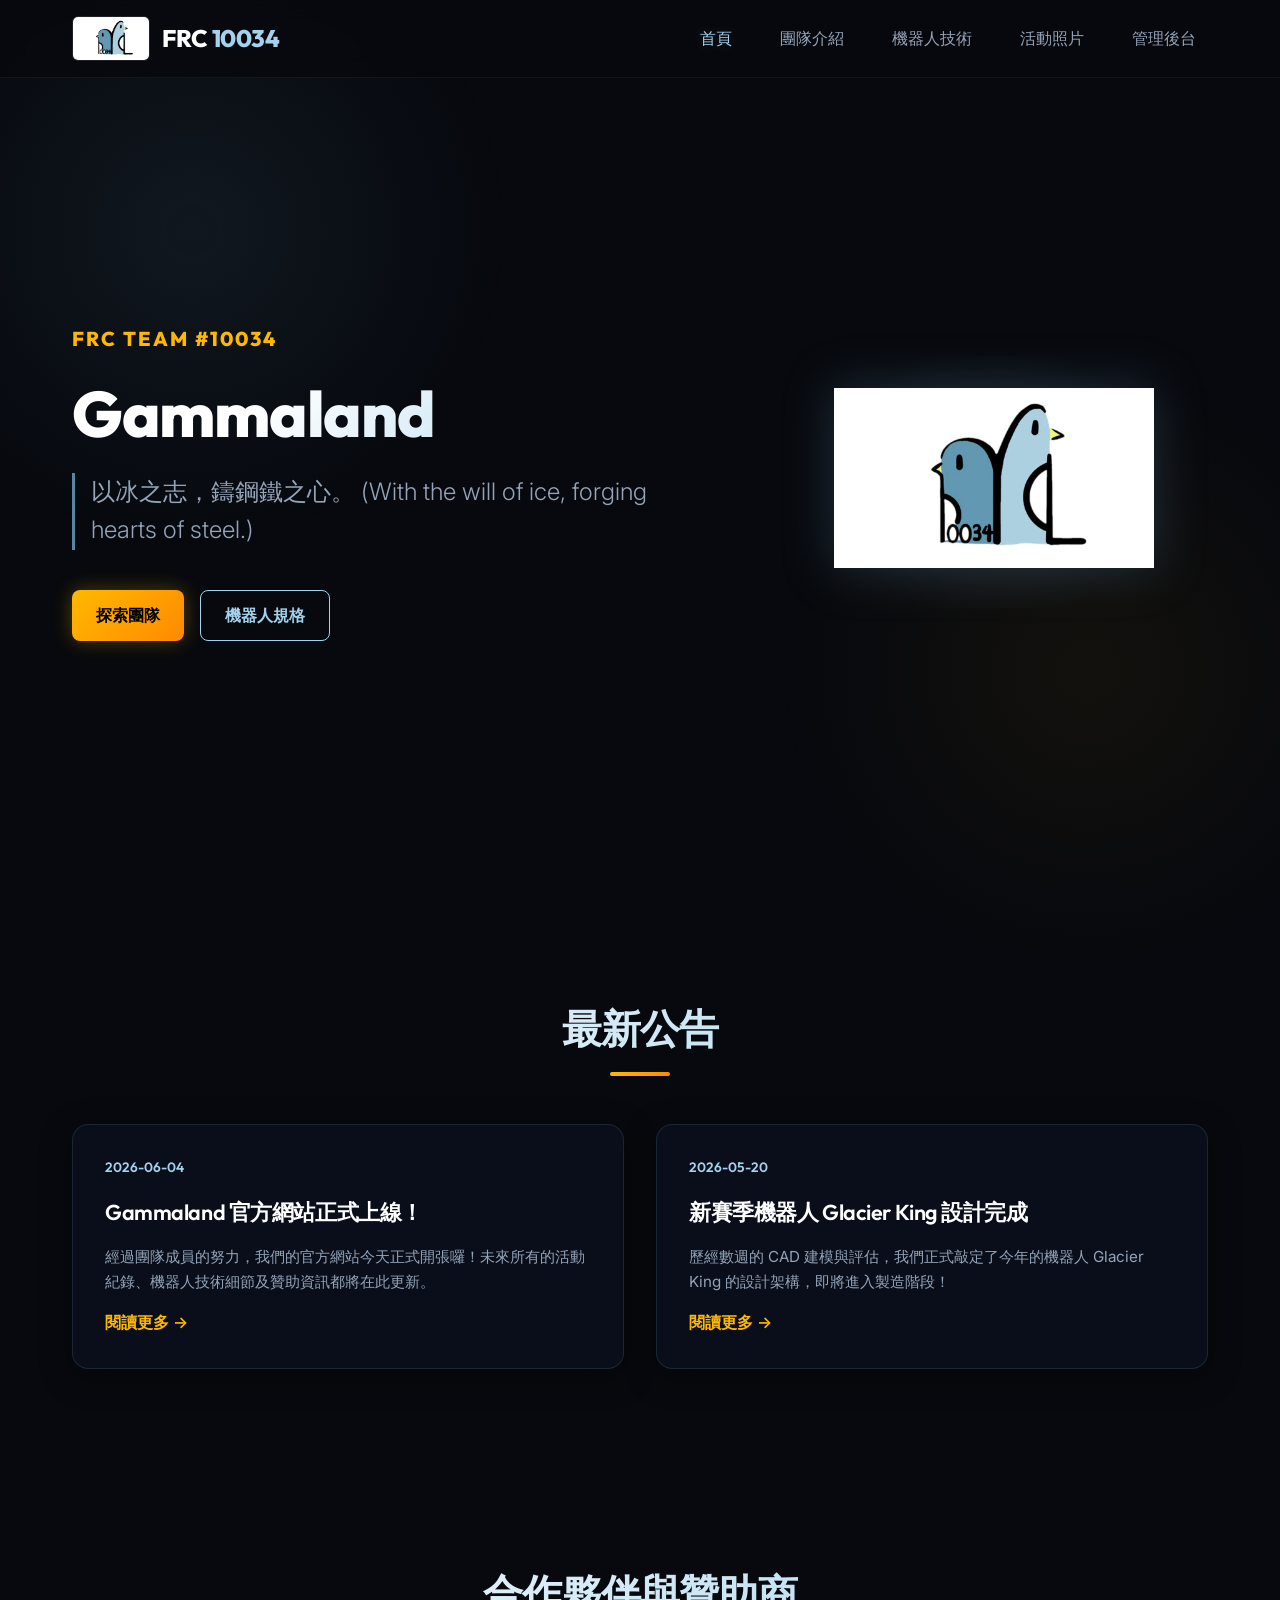
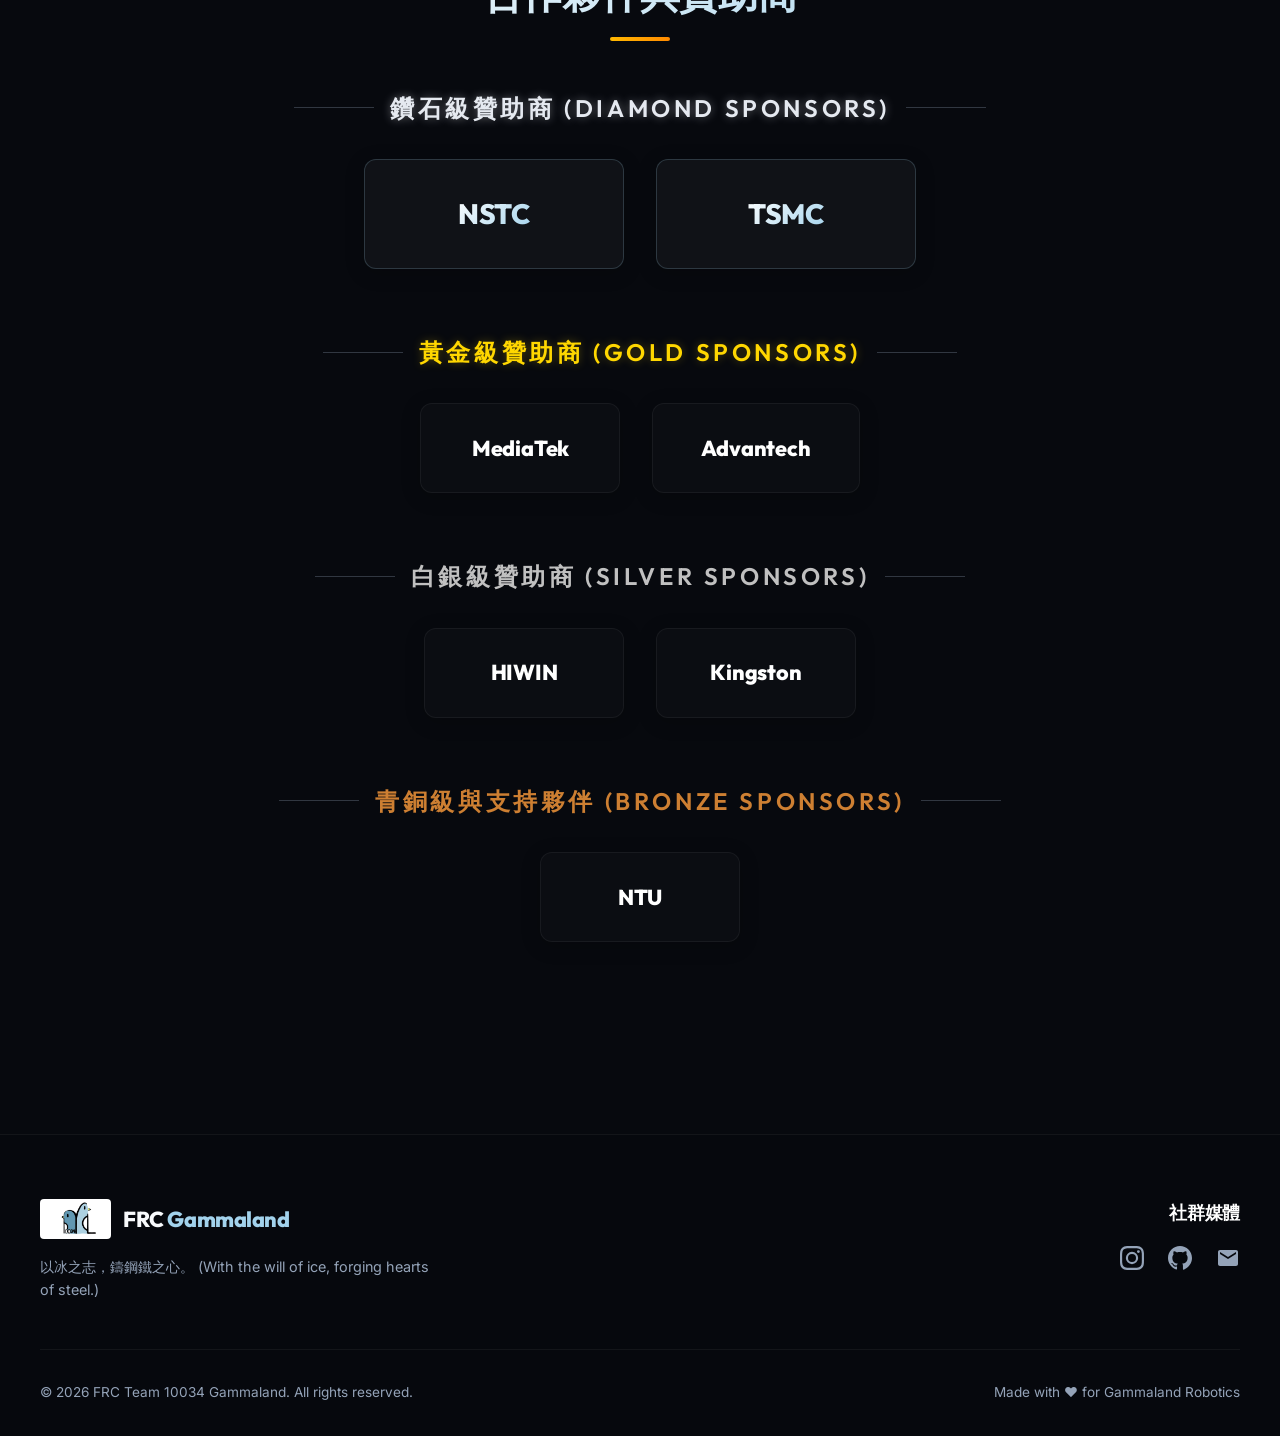
==== index.html @ bd5f00c5 "0604" ====
<!DOCTYPE html>
<html lang="zh-Hant">
<head>
  <meta charset="UTF-8">
  <meta name="viewport" content="width=device-width, initial-scale=1.0">
  <title>FRC 10034 Gammaland Robotics | 官方網站</title>
  <meta name="description" content="歡迎光臨 FRC 10034 Gammaland 機器人隊伍官方網站！在這裡，您可以了解我們的團隊歷史、歷屆機器人設計（如 Glacier King）、活動精彩照片，以及我們的合作贊助夥伴。">
  <link rel="stylesheet" href="style.css">
</head>
<body>

  <!-- Ambient Glow Effects -->
  <div class="bg-glow-1"></div>
  <div class="bg-glow-2"></div>

  <!-- Header & Navbar -->
  <header class="navbar" id="site-header">
    <div class="nav-container">
      <a href="#home" class="nav-logo-link" id="nav-logo-link">
        <img src="logo.jpg" alt="Gammaland Logo" class="nav-logo-img" id="nav-logo-img">
        <h1 class="nav-brand" id="nav-brand">FRC <span>10034</span></h1>
      </a>
      
      <button class="nav-toggle" id="nav-toggle" aria-label="切換選單">
        <span></span>
        <span></span>
        <span></span>
      </button>

      <nav>
        <ul class="nav-links" id="nav-menu">
          <li><a href="#home" class="nav-item active" id="nav-link-home">首頁</a></li>
          <li><a href="#about" class="nav-item" id="nav-link-about">團隊介紹</a></li>
          <li><a href="#robot" class="nav-item" id="nav-link-robot">機器人技術</a></li>
          <li><a href="#gallery" class="nav-item" id="nav-link-gallery">活動照片</a></li>
          <li><a href="#admin" class="nav-item" id="nav-link-admin">管理後台</a></li>
        </ul>
      </nav>
    </div>
  </header>

  <!-- Main Content Wrapper -->
  <main id="main-content">

    <!-- PAGE: HOME -->
    <section id="page-home" class="page-section">
      <!-- Hero Section -->
      <div class="hero">
        <div class="hero-grid">
          <div class="hero-content">
            <span class="hero-team-num" id="hero-team-num">FRC TEAM #10034</span>
            <h2 class="hero-title" id="hero-title">Gammaland</h2>
            <p class="hero-motto" id="hero-motto">載入中...</p>
            <div class="hero-btns">
              <a href="#about" class="btn btn-primary" id="hero-btn-about">探索團隊</a>
              <a href="#robot" class="btn btn-secondary" id="hero-btn-robot">機器人規格</a>
            </div>
          </div>
          <div class="hero-visual">
            <div class="hero-logo-container">
              <img src="logo.jpg" alt="Gammaland Logo" class="hero-logo-img">
            </div>
          </div>
        </div>
      </div>

      <!-- Latest News Section -->
      <div class="home-section">
        <h2 class="section-title">最新公告</h2>
        <div class="news-grid" id="home-news-grid">
          <!-- News cards will be dynamically inserted here -->
        </div>
      </div>

      <!-- Sponsors Section -->
      <div class="home-section">
        <h2 class="section-title">合作夥伴與贊助商</h2>
        <div class="sponsor-tiers-container" id="home-sponsors-container">
          <!-- Sponsor tiers and cards will be dynamically inserted here -->
        </div>
      </div>
    </section>


    <!-- PAGE: ABOUT -->
    <section id="page-about" class="page-section" style="display: none;">
      <div class="about-hero">
        <h2 class="section-title">關於 Gammaland</h2>
        <div class="about-intro-grid">
          <div class="glass-card">
            <p id="about-description-text" style="font-size: 1.1rem; text-align: left; text-justify: inter-word;">
              載入中...
            </p>
          </div>
          <div class="about-stat-grid">
            <div class="glass-card about-stat-card">
              <div class="about-stat-num" id="stat-founded">2024</div>
              <div class="about-stat-label">成立年份</div>
            </div>
            <div class="glass-card about-stat-card">
              <div class="about-stat-num" id="stat-members">20+</div>
              <div class="about-stat-label">團員人數</div>
            </div>
            <div class="glass-card about-stat-card">
              <div class="about-stat-num" id="stat-sponsors">5+</div>
              <div class="about-stat-label">贊助夥伴</div>
            </div>
          </div>
        </div>
      </div>

      <!-- Subteam Section -->
      <div class="home-section">
        <h2 class="section-title">團隊分組</h2>
        <div class="subteams-grid">
          <div class="glass-card subteam-card">
            <div class="subteam-icon">🛠️</div>
            <h3>機構設計組 (Mechanical)</h3>
            <p>負責機器人的實體結構設計、加工裝配與傳動系統維護。團員們需精確掌握材料特性與加工精度，確保機器人能在高強度的對抗賽中堅不可摧。</p>
          </div>
          <div class="glass-card subteam-card">
            <div class="subteam-icon">💻</div>
            <h3>軟體控制組 (Software)</h3>
            <p>編寫機器人的自主導航路徑與遙控邏輯。利用 WPILib、Java 以及視覺感測器（如 Limelight）實現機器人全自動射擊、抓取與運動規劃。</p>
          </div>
          <div class="glass-card subteam-card">
            <div class="subteam-icon">📐</div>
            <h3>CAD 3D 建模組 (CAD)</h3>
            <p>在實際加工前，使用 Onshape 或 SolidWorks 等建模軟體進行機器人整體的 3D 設計、重量配置模擬以及機構干涉審查，是團隊的研發核心。</p>
          </div>
          <div class="glass-card subteam-card">
            <div class="subteam-icon">📢</div>
            <h3>公關與推廣組 (Outreach)</h3>
            <p>經營社群平台、接洽贊助企業、規劃社區 STEAM 教育推廣活動，並負責商業企劃書與宣傳影片的製作，是隊伍與社會溝通的重要橋樑。</p>
          </div>
        </div>
      </div>

      <!-- Team Members Grid -->
      <div class="home-section">
        <h2 class="section-title">團隊成員</h2>
        <div class="team-filters-container" id="team-filters">
          <button class="filter-btn active" data-filter="all">全部成員</button>
          <button class="filter-btn" data-filter="mechanical">機構設計</button>
          <button class="filter-btn" data-filter="software">軟體控制</button>
          <button class="filter-btn" data-filter="cad">CAD 建模</button>
          <button class="filter-btn" data-filter="outreach">公關推廣</button>
          <button class="filter-btn" data-filter="mentor">指導老師 / 導師</button>
        </div>
        <div class="team-grid" id="team-members-grid">
          <!-- Member cards will be dynamically inserted here -->
        </div>
      </div>
    </section>


    <!-- PAGE: ROBOT -->
    <section id="page-robot" class="page-section" style="display: none;">
      <div class="robot-container">
        <h2 class="section-title">我們的機器人</h2>
        
        <div class="robot-grid">
          <!-- Robot Media / Actions -->
          <div class="robot-media">
            <img src="logo.jpg" alt="Glacier King" class="robot-image-main" id="robot-main-img">
            <div class="robot-links">
              <a href="#" target="_blank" class="btn btn-secondary" id="robot-cad-link">
                <svg width="20" height="20" viewBox="0 0 24 24" fill="currentColor" style="vertical-align: middle;"><path d="M12 2L2 7l10 5 10-5-10-5zM2 17l10 5 10-5M2 12l10 5 10-5"/></svg>
                瀏覽 3D CAD 模型
              </a>
              <a href="#" target="_blank" class="btn btn-primary" id="robot-code-link">
                <svg width="20" height="20" viewBox="0 0 24 24" fill="currentColor" style="vertical-align: middle;"><path d="M12 .3a12 12 0 0 0-3.8 23.4c.6.1.8-.3.8-.6v-2c-3.3.7-4-1.6-4-1.6-.6-1.5-1.4-1.9-1.4-1.9-1.1-.7.1-.7.1-.7 1.2.1 1.8 1.2 1.8 1.2 1.1 1.8 2.8 1.3 3.5 1 .1-.8.4-1.3.8-1.6-2.7-.3-5.5-1.3-5.5-6 0-1.3.5-2.4 1.3-3.2-.1-.3-.6-1.6.1-3.2 0 0 1-.3 3.3 1.2a11.5 11.5 0 0 1 6 0C18.3 1 19.3 1.2 19.3 1.2c.7 1.6.2 2.9.1 3.2.8.8 1.3 1.9 1.3 3.2 0 4.6-2.8 5.6-5.5 5.9.4.4.8 1.1.8 2.2v3.3c0 .3.2.7.8.6A12 12 0 0 0 12 .3"/></svg>
                機器人控制代碼
              </a>
            </div>
          </div>
          
          <!-- Robot Technical Specifications -->
          <div class="robot-info glass-card">
            <div class="robot-header">
              <span class="robot-year-badge" id="robot-spec-year">2026</span>
              <h3 class="robot-name" id="robot-spec-name">載入中...</h3>
            </div>
            <p class="robot-desc" id="robot-spec-desc">
              載入中...
            </p>
            
            <div class="robot-specs-table" id="robot-specs-list">
              <!-- Spec rows will be dynamically inserted here -->
            </div>
          </div>
        </div>
      </div>
    </section>


    <!-- PAGE: GALLERY -->
    <section id="page-gallery" class="page-section" style="display: none;">
      <div class="gallery-container">
        <h2 class="section-title">活動精彩照片</h2>
        <div class="gallery-grid" id="gallery-items-grid">
          <!-- Gallery photos will be dynamically inserted here -->
        </div>
      </div>
    </section>


    <!-- PAGE: ADMIN -->
    <section id="page-admin" class="page-section" style="display: none;">
      <div class="admin-container">
        <div class="admin-header-flex">
          <div>
            <h2 class="section-title" style="text-align: left; margin-bottom: 0.5rem; display: inline-block;">後台管理系統</h2>
            <p style="color: var(--text-muted);">在此處編輯網站內容，修改將即時套用在瀏覽器中。</p>
          </div>
          <div class="admin-actions">
            <button class="btn btn-secondary" id="admin-export-btn">
              ⬇️ 匯出資料檔案 (data.js)
            </button>
            <button class="btn btn-danger btn-small" id="admin-reset-btn" style="margin-left: 0.5rem;">
              ⚠️ 重設為預設資料
            </button>
          </div>
        </div>

        <!-- Management Navigation Tabs -->
        <div class="admin-tabs" id="admin-tabs">
          <button class="admin-tab-btn active" data-tab="info">基本資訊</button>
          <button class="admin-tab-btn" data-tab="sponsors">贊助商管理</button>
          <button class="admin-tab-btn" data-tab="news">消息公告</button>
          <button class="admin-tab-btn" data-tab="team">團員管理</button>
          <button class="admin-tab-btn" data-tab="robot">機器人規格</button>
          <button class="admin-tab-btn" data-tab="gallery">照片牆管理</button>
        </div>

        <!-- TAB CONTENT: Basic Info -->
        <div class="admin-tab-panel glass-card" id="panel-info">
          <h3>編輯團隊基本資訊</h3>
          <hr style="border: none; border-top: 1px solid rgba(255,255,255,0.08); margin: 1.5rem 0;">
          <form id="form-team-info">
            <div class="form-group">
              <label for="info-name">隊伍名稱</label>
              <input type="text" id="info-name" class="form-control" required>
            </div>
            <div class="form-group">
              <label for="info-number">隊伍編號</label>
              <input type="text" id="info-number" class="form-control" required>
            </div>
            <div class="form-group">
              <label for="info-motto">隊伍精神隊呼 (Motto)</label>
              <input type="text" id="info-motto" class="form-control" required>
            </div>
            <div class="form-group">
              <label for="info-founded">成立年份</label>
              <input type="text" id="info-founded" class="form-control" required>
            </div>
            <div class="form-group">
              <label for="info-about">團隊詳細介紹</label>
              <textarea id="info-about" class="form-control" required></textarea>
            </div>
            <div class="form-group">
              <label for="info-instagram">Instagram 連結</label>
              <input type="url" id="info-instagram" class="form-control">
            </div>
            <div class="form-group">
              <label for="info-github">GitHub 組織連結</label>
              <input type="url" id="info-github" class="form-control">
            </div>
            <div class="form-group">
              <label for="info-email">聯絡信箱 (Email)</label>
              <input type="email" id="info-email" class="form-control">
            </div>
            <button type="submit" class="btn btn-primary" style="margin-top: 1rem;">儲存基本資訊</button>
          </form>
        </div>

        <!-- TAB CONTENT: Sponsors -->
        <div class="admin-tab-panel" id="panel-sponsors" style="display: none;">
          <div class="admin-header-flex" style="margin-bottom: 2rem;">
            <h3>贊助商名單</h3>
            <button class="btn btn-primary btn-small" id="admin-add-sponsor-btn">+ 新增贊助商</button>
          </div>
          <div class="admin-list glass-card" id="admin-sponsors-list">
            <!-- Dynamic sponsor items -->
          </div>
        </div>

        <!-- TAB CONTENT: News -->
        <div class="admin-tab-panel" id="panel-news" style="display: none;">
          <div class="admin-header-flex" style="margin-bottom: 2rem;">
            <h3>最新公告</h3>
            <button class="btn btn-primary btn-small" id="admin-add-news-btn">+ 發布新公告</button>
          </div>
          <div class="admin-list glass-card" id="admin-news-list">
            <!-- Dynamic news items -->
          </div>
        </div>

        <!-- TAB CONTENT: Team Members -->
        <div class="admin-tab-panel" id="panel-team" style="display: none;">
          <div class="admin-header-flex" style="margin-bottom: 2rem;">
            <h3>成員與導師名冊</h3>
            <button class="btn btn-primary btn-small" id="admin-add-member-btn">+ 新增成員/導師</button>
          </div>
          <div class="admin-list glass-card" id="admin-members-list">
            <!-- Dynamic member items -->
          </div>
        </div>

        <!-- TAB CONTENT: Robot Specs -->
        <div class="admin-tab-panel glass-card" id="panel-robot" style="display: none;">
          <h3>編輯機器人規格諸元</h3>
          <hr style="border: none; border-top: 1px solid rgba(255,255,255,0.08); margin: 1.5rem 0;">
          <form id="form-robot-specs">
            <div class="form-group">
              <label for="robot-name-input">機器人名稱</label>
              <input type="text" id="robot-name-input" class="form-control" required>
            </div>
            <div class="form-group">
              <label for="robot-year-input">賽季年份</label>
              <input type="text" id="robot-year-input" class="form-control" required>
            </div>
            <div class="form-group">
              <label for="robot-cad-input">CAD 模型分享連結</label>
              <input type="url" id="robot-cad-input" class="form-control">
            </div>
            <div class="form-group">
              <label for="robot-code-input">GitHub 程式庫連結</label>
              <input type="url" id="robot-code-input" class="form-control">
            </div>
            <div class="form-group">
              <label for="robot-desc-input">機器人整體設計介紹</label>
              <textarea id="robot-desc-input" class="form-control" required></textarea>
            </div>
            
            <h4 style="margin: 2rem 0 1rem; color: var(--penguin-sky);">詳細技術諸元 (六個規格行)</h4>
            <div id="robot-specs-fields-container">
              <!-- Six specs fields generated dynamically -->
            </div>
            
            <button type="submit" class="btn btn-primary" style="margin-top: 1.5rem;">儲存機器人規格</button>
          </form>
        </div>

        <!-- TAB CONTENT: Gallery Photos -->
        <div class="admin-tab-panel" id="panel-gallery" style="display: none;">
          <div class="admin-header-flex" style="margin-bottom: 2rem;">
            <h3>相簿照片管理</h3>
            <button class="btn btn-primary btn-small" id="admin-add-photo-btn">+ 新增活動照片</button>
          </div>
          <div class="admin-list glass-card" id="admin-gallery-list">
            <!-- Dynamic photo items -->
          </div>
        </div>

      </div>
    </section>

  </main>

  <!-- Photo Lightbox Modal -->
  <div class="lightbox" id="lightbox-modal">
    <div class="lightbox-content">
      <button class="lightbox-close" id="lightbox-close-btn">&times;</button>
      <div class="lightbox-image-wrapper">
        <!-- SVG image placeholder in glassmorphic overlay for local mode -->
        <div class="lightbox-image-placeholder">
          <svg viewBox="0 0 24 24">
            <path d="M21 19V5c0-1.1-.9-2-2-2H5c-1.1 0-2 .9-2 2v14c0 1.1.9 2 2 2h14c1.1 0-2-.9-2-2zM8.5 13.5l2.5 3.01L14.5 12l4.5 6H5l3.5-4.5z"/>
          </svg>
          <span style="font-family: var(--font-title);">照片展示區域 (發布後替換為實際圖片)</span>
        </div>
      </div>
      <div class="lightbox-details">
        <h3 class="lightbox-title" id="lightbox-title-text">活動照片名稱</h3>
        <p class="lightbox-desc" id="lightbox-desc-text">活動相片敘述細節</p>
      </div>
    </div>
  </div>

  <!-- CRUD Editing Overlay Modal -->
  <div class="modal" id="admin-editor-modal">
    <div class="glass-card modal-content">
      <div class="modal-header">
        <h3 id="modal-title">新增/編輯項目</h3>
        <button class="lightbox-close" id="modal-close-btn" style="position: static; font-size: 1.5rem;">&times;</button>
      </div>
      <form id="admin-editor-form">
        <!-- Dynamically injected input elements depending on item type -->
        <div id="modal-form-fields"></div>
        <div class="form-actions">
          <button type="button" class="btn btn-secondary btn-small" id="modal-cancel-btn">取消</button>
          <button type="submit" class="btn btn-primary btn-small" id="modal-save-btn">儲存變更</button>
        </div>
      </form>
    </div>
  </div>

  <!-- Success Notification Toast -->
  <div class="toast" id="toast-notify">
    <span class="toast-success-icon">✓</span>
    <span id="toast-message">操作成功！</span>
  </div>

  <!-- Footer -->
  <footer class="footer">
    <div class="footer-container">
      <div class="footer-top">
        <div class="footer-about">
          <div class="footer-logo-flex">
            <img src="logo.jpg" alt="Gammaland Logo" class="footer-logo-img">
            <h3 class="footer-brand">FRC <span>Gammaland</span></h3>
          </div>
          <p class="footer-motto" id="footer-motto-text">載入中...</p>
        </div>
        <div class="footer-links-col">
          <h4 class="footer-links-title">社群媒體</h4>
          <div class="social-links-flex">
            <a href="#" target="_blank" class="social-link" id="footer-social-instagram" aria-label="Instagram">
              <svg width="24" height="24" viewBox="0 0 24 24" fill="currentColor"><path d="M12 2.163c3.204 0 3.584.012 4.85.07 3.252.148 4.771 1.691 4.919 4.919.058 1.265.069 1.645.069 4.849 0 3.205-.012 3.584-.069 4.849-.149 3.225-1.664 4.771-4.919 4.919-1.266.058-1.644.07-4.85.07-3.204 0-3.584-.012-4.849-.07-3.26-.149-4.771-1.699-4.919-4.92-.058-1.265-.07-1.644-.07-4.849 0-3.204.013-3.583.07-4.849.149-3.227 1.664-4.771 4.919-4.919 1.266-.057 1.645-.069 4.849-.069zM12 0C8.741 0 8.333.014 7.053.072 2.695.272.273 2.69.073 7.051.014 8.333 0 8.741 0 12c0 3.259.014 3.668.072 4.948.2 4.358 2.618 6.78 6.98 6.98 1.281.058 1.689.072 4.948.072 3.259 0 3.668-.014 4.948-.072 4.354-.2 6.782-2.618 6.979-6.98.059-1.28.073-1.689.073-4.948 0-3.259-.014-3.667-.072-4.947-.196-4.354-2.617-6.78-6.979-6.98C15.668.014 15.259 0 12 0zm0 5.838a6.162 6.162 0 1 0 0 12.324 6.162 6.162 0 0 0 0-12.324zM12 16a4 4 0 1 1 0-8 4 4 0 0 1 0 8zm6.406-11.845a1.44 1.44 0 1 0 0 2.881 1.44 1.44 0 0 0 0-2.881z"/></svg>
            </a>
            <a href="#" target="_blank" class="social-link" id="footer-social-github" aria-label="GitHub">
              <svg width="24" height="24" viewBox="0 0 24 24" fill="currentColor"><path d="M12 0C5.37 0 0 5.37 0 12c0 5.3 3.438 9.8 8.205 11.385.6.11.82-.26.82-.577v-2.234c-3.338.724-4.042-1.61-4.042-1.61C4.422 18.07 3.633 17.7 3.633 17.7c-1.087-.744.084-.729.084-.729 1.205.084 1.838 1.236 1.838 1.236 1.07 1.835 2.809 1.305 3.495.998.108-.776.417-1.305.76-1.605-2.665-.3-5.466-1.332-5.466-5.93 0-1.31.465-2.38 1.235-3.22-.135-.303-.54-1.523.105-3.176 0 0 1.005-.322 3.3 1.23.96-.267 1.98-.399 3-.405 1.02.006 2.04.138 3 .405 2.28-1.552 3.285-1.23 3.285-1.23.645 1.653.24 2.873.12 3.176.765.84 1.23 1.91 1.23 3.22 0 4.61-2.805 5.625-5.475 5.92.42.36.81 1.096.81 2.22v3.293c0 .319.22.694.825.576C20.565 21.795 24 17.3 24 12c0-6.63-5.37-12-12-12z"/></svg>
            </a>
            <a href="#" target="_blank" class="social-link" id="footer-social-email" aria-label="Email">
              <svg width="24" height="24" viewBox="0 0 24 24" fill="currentColor"><path d="M20 4H4c-1.1 0-1.99.9-1.99 2L2 18c0 1.1.9 2 2 2h16c1.1 0 2-.9 2-2V6c0-1.1-.9-2-2-2zm0 4l-8 5-8-5V6l8 5 8-5v2z"/></svg>
            </a>
          </div>
        </div>
      </div>
      <div class="footer-bottom">
        <div id="footer-copyright">&copy; 2026 FRC Team 10034 Gammaland. All rights reserved.</div>
        <div>Made with ❤️ for Gammaland Robotics</div>
      </div>
    </div>
  </footer>

  <!-- Scripts -->
  <script src="data.js"></script>
  <script src="app.js"></script>
  <script src="admin.js"></script>
</body>
</html>
---- style.css ----
/* FRC 10034 Gammaland - Custom Styling */
@import url('https://fonts.googleapis.com/css2?family=Outfit:wght@300;400;600;800&family=Inter:wght@300;400;500;700&display=swap');

:root {
  --bg-core: #07090e;
  --bg-card: rgba(15, 23, 42, 0.45);
  --bg-card-hover: rgba(15, 23, 42, 0.7);
  --bg-navbar: rgba(7, 9, 14, 0.75);
  --text-main: #f8fafc;
  --text-muted: #94a3b8;
  
  /* Color theme inspired by Penguin Logo */
  --penguin-slate: #5885a2;
  --penguin-sky: #a2d2ec;
  --beak-yellow: #ffb800;
  --beak-orange: #ff8a00;
  
  --border-glow: rgba(162, 210, 236, 0.12);
  --border-glow-hover: rgba(162, 210, 236, 0.35);
  --accent-glow: rgba(255, 184, 0, 0.25);
  
  --font-title: 'Outfit', sans-serif;
  --font-body: 'Inter', sans-serif;
  
  --transition-smooth: all 0.3s cubic-bezier(0.4, 0, 0.2, 1);
  --shadow-glow: 0 8px 32px 0 rgba(0, 0, 0, 0.37);
  --shadow-neon: 0 0 15px rgba(162, 210, 236, 0.2);
  --shadow-beak: 0 0 20px rgba(255, 184, 0, 0.3);
}

* {
  box-sizing: border-box;
  margin: 0;
  padding: 0;
  scroll-behavior: smooth;
}

body {
  background-color: var(--bg-core);
  color: var(--text-main);
  font-family: var(--font-body);
  overflow-x: hidden;
  line-height: 1.6;
}

/* Background Ambient Lights */
.bg-glow-1 {
  position: fixed;
  top: -10%;
  left: -10%;
  width: 50vw;
  height: 50vw;
  background: radial-gradient(circle, rgba(88, 133, 162, 0.12) 0%, rgba(0,0,0,0) 70%);
  z-index: -1;
  pointer-events: none;
}

.bg-glow-2 {
  position: fixed;
  bottom: -10%;
  right: -10%;
  width: 50vw;
  height: 50vw;
  background: radial-gradient(circle, rgba(255, 184, 0, 0.05) 0%, rgba(0,0,0,0) 70%);
  z-index: -1;
  pointer-events: none;
}

/* Typography & Layout */
h1, h2, h3, h4, h5, h6 {
  font-family: var(--font-title);
  font-weight: 600;
  letter-spacing: -0.02em;
}

.section-title {
  font-size: 2.5rem;
  text-align: center;
  margin-bottom: 3rem;
  background: linear-gradient(135deg, #ffffff 0%, var(--penguin-sky) 100%);
  -webkit-background-clip: text;
  -webkit-text-fill-color: transparent;
  position: relative;
}

.section-title::after {
  content: '';
  display: block;
  width: 60px;
  height: 4px;
  background: linear-gradient(90deg, var(--beak-yellow), var(--beak-orange));
  margin: 0.75rem auto 0;
  border-radius: 2px;
}

/* Glassmorphism Card Utility */
.glass-card {
  background: var(--bg-card);
  backdrop-filter: blur(16px);
  -webkit-backdrop-filter: blur(16px);
  border: 1px solid var(--border-glow);
  border-radius: 16px;
  padding: 2rem;
  box-shadow: var(--shadow-glow);
  transition: var(--transition-smooth);
}

.glass-card:hover {
  background: var(--bg-card-hover);
  border-color: var(--border-glow-hover);
  transform: translateY(-5px);
  box-shadow: var(--shadow-glow), var(--shadow-neon);
}

/* Custom Button */
.btn {
  display: inline-flex;
  align-items: center;
  justify-content: center;
  padding: 0.75rem 1.5rem;
  font-family: var(--font-title);
  font-weight: 600;
  font-size: 1rem;
  border-radius: 8px;
  cursor: pointer;
  transition: var(--transition-smooth);
  text-decoration: none;
  gap: 0.5rem;
}

.btn-primary {
  background: linear-gradient(135deg, var(--beak-yellow) 0%, var(--beak-orange) 100%);
  color: #000000;
  border: none;
  box-shadow: var(--shadow-beak);
}

.btn-primary:hover {
  transform: translateY(-2px);
  box-shadow: 0 0 25px rgba(255, 184, 0, 0.5);
}

.btn-secondary {
  background: transparent;
  color: var(--penguin-sky);
  border: 1px solid var(--penguin-sky);
}

.btn-secondary:hover {
  background: rgba(162, 210, 236, 0.1);
  transform: translateY(-2px);
  box-shadow: var(--shadow-neon);
}

/* Navbar */
.navbar {
  position: fixed;
  top: 0;
  left: 0;
  width: 100%;
  background: var(--bg-navbar);
  backdrop-filter: blur(12px);
  -webkit-backdrop-filter: blur(12px);
  border-bottom: 1px solid rgba(255, 255, 255, 0.05);
  z-index: 100;
  transition: var(--transition-smooth);
}

.navbar.scrolled {
  padding: 0.5rem 0;
  background: rgba(7, 9, 14, 0.95);
}

.nav-container {
  max-width: 1200px;
  margin: 0 auto;
  padding: 1rem 2rem;
  display: flex;
  justify-content: space-between;
  align-items: center;
}

.nav-logo-link {
  display: flex;
  align-items: center;
  gap: 0.75rem;
  text-decoration: none;
}

.nav-logo-img {
  height: 45px;
  width: auto;
  border-radius: 6px;
  border: 1px solid rgba(255, 255, 255, 0.1);
  transition: var(--transition-smooth);
}

.nav-logo-link:hover .nav-logo-img {
  transform: scale(1.05) rotate(-2deg);
}

.nav-brand {
  font-family: var(--font-title);
  font-weight: 800;
  font-size: 1.5rem;
  color: #fff;
}

.nav-brand span {
  color: var(--penguin-sky);
}

.nav-links {
  display: flex;
  list-style: none;
  gap: 1.5rem;
  align-items: center;
}

.nav-links a {
  text-decoration: none;
  color: var(--text-muted);
  font-family: var(--font-title);
  font-weight: 500;
  font-size: 1rem;
  padding: 0.5rem 0.75rem;
  transition: var(--transition-smooth);
}

.nav-links a:hover,
.nav-links a.active {
  color: var(--penguin-sky);
  text-shadow: var(--shadow-neon);
}

/* Mobile Nav Toggle */
.nav-toggle {
  display: none;
  flex-direction: column;
  gap: 5px;
  background: none;
  border: none;
  cursor: pointer;
}

.nav-toggle span {
  display: block;
  width: 25px;
  height: 3px;
  background-color: var(--text-main);
  border-radius: 2px;
  transition: var(--transition-smooth);
}

/* Hero Section */
.hero {
  min-height: 100vh;
  display: flex;
  align-items: center;
  padding: 8rem 2rem 4rem;
  position: relative;
  max-width: 1200px;
  margin: 0 auto;
}

.hero-grid {
  display: grid;
  grid-template-columns: 1.2fr 0.8fr;
  gap: 4rem;
  align-items: center;
  width: 100%;
}

.hero-content {
  display: flex;
  flex-direction: column;
  gap: 1.5rem;
}

.hero-team-num {
  font-family: var(--font-title);
  font-weight: 800;
  color: var(--beak-yellow);
  font-size: 1.25rem;
  letter-spacing: 0.1em;
  text-transform: uppercase;
}

.hero-title {
  font-size: 4rem;
  font-weight: 800;
  line-height: 1.1;
  background: linear-gradient(135deg, #ffffff 30%, var(--penguin-sky) 100%);
  -webkit-background-clip: text;
  -webkit-text-fill-color: transparent;
}

.hero-motto {
  font-size: 1.5rem;
  color: var(--text-muted);
  font-weight: 300;
  border-left: 3px solid var(--penguin-slate);
  padding-left: 1rem;
}

.hero-btns {
  display: flex;
  gap: 1rem;
  margin-top: 1rem;
}

.hero-visual {
  display: flex;
  justify-content: center;
  align-items: center;
  position: relative;
}

.hero-logo-container {
  position: relative;
  padding: 2rem;
  background: radial-gradient(circle, rgba(162, 210, 236, 0.08) 0%, rgba(0,0,0,0) 70%);
}

.hero-logo-img {
  width: 100%;
  max-width: 320px;
  height: auto;
  filter: drop-shadow(0 0 25px rgba(88, 133, 162, 0.3));
  animation: float 6s ease-in-out infinite;
}

@keyframes float {
  0% { transform: translateY(0px); }
  50% { transform: translateY(-15px); }
  100% { transform: translateY(0px); }
}

/* Home Section Styles */
.home-section {
  padding: 6rem 2rem;
  max-width: 1200px;
  margin: 0 auto;
}

/* News List */
.news-grid {
  display: grid;
  grid-template-columns: repeat(auto-fit, minmax(350px, 1fr));
  gap: 2rem;
}

.news-card {
  display: flex;
  flex-direction: column;
  gap: 1rem;
  height: 100%;
}

.news-date {
  font-size: 0.85rem;
  color: var(--penguin-sky);
  font-family: var(--font-title);
  font-weight: 600;
}

.news-card h3 {
  font-size: 1.35rem;
  color: #fff;
}

.news-card p {
  color: var(--text-muted);
  font-size: 0.95rem;
  flex-grow: 1;
}

.news-more-btn {
  align-self: flex-start;
  color: var(--beak-yellow);
  text-decoration: none;
  font-weight: 600;
  display: flex;
  align-items: center;
  gap: 0.25rem;
  transition: var(--transition-smooth);
}

.news-more-btn:hover {
  color: var(--beak-orange);
  transform: translateX(3px);
}

/* Sponsors List Grid */
.sponsor-tiers-container {
  display: flex;
  flex-direction: column;
  gap: 4rem;
}

.sponsor-tier-section {
  text-align: center;
}

.sponsor-tier-title {
  font-family: var(--font-title);
  font-size: 1.5rem;
  text-transform: uppercase;
  letter-spacing: 0.15em;
  margin-bottom: 2rem;
  display: flex;
  align-items: center;
  justify-content: center;
  gap: 1rem;
}

.sponsor-tier-title::before,
.sponsor-tier-title::after {
  content: '';
  height: 1px;
  width: 80px;
  background-color: var(--text-muted);
  opacity: 0.3;
}

/* Specific Tier Colors */
.tier-diamond .sponsor-tier-title { color: #E5E9F0; text-shadow: 0 0 10px rgba(229, 233, 240, 0.4); }
.tier-gold .sponsor-tier-title { color: #FFD700; text-shadow: 0 0 10px rgba(255, 215, 0, 0.3); }
.tier-silver .sponsor-tier-title { color: #C0C0C0; }
.tier-bronze .sponsor-tier-title { color: #CD7F32; }

.sponsors-grid {
  display: flex;
  flex-wrap: wrap;
  justify-content: center;
  gap: 2rem;
}

.sponsor-card {
  padding: 1.5rem 3rem;
  border-radius: 12px;
  display: flex;
  align-items: center;
  justify-content: center;
  min-width: 200px;
  height: 90px;
  background: rgba(255, 255, 255, 0.02);
  border: 1px solid rgba(255, 255, 255, 0.05);
  box-shadow: 0 4px 20px rgba(0,0,0,0.2);
  transition: var(--transition-smooth);
  text-decoration: none;
}

.sponsor-card:hover {
  transform: scale(1.05);
  background: rgba(255, 255, 255, 0.05);
  border-color: rgba(255, 255, 255, 0.15);
}

.tier-diamond .sponsor-card {
  min-width: 260px;
  height: 110px;
  background: rgba(255, 255, 255, 0.04);
  border-color: rgba(162, 210, 236, 0.2);
}

.tier-diamond .sponsor-card:hover {
  border-color: var(--penguin-sky);
  box-shadow: var(--shadow-neon);
}

.sponsor-logo-text {
  font-family: var(--font-title);
  font-weight: 800;
  font-size: 1.35rem;
  color: #fff;
  letter-spacing: -0.01em;
}

.tier-diamond .sponsor-logo-text {
  font-size: 1.75rem;
  background: linear-gradient(135deg, #fff, var(--penguin-sky));
  -webkit-background-clip: text;
  -webkit-text-fill-color: transparent;
}

/* About/Team Page Styles */
.about-hero {
  padding: 8rem 2rem 4rem;
  max-width: 1200px;
  margin: 0 auto;
  text-align: center;
}

.about-intro-grid {
  display: grid;
  grid-template-columns: 1fr 1fr;
  gap: 4rem;
  align-items: center;
  margin-top: 3rem;
}

.about-stat-grid {
  display: grid;
  grid-template-columns: repeat(3, 1fr);
  gap: 1.5rem;
}

.about-stat-card {
  text-align: center;
}

.about-stat-num {
  font-size: 3rem;
  font-weight: 800;
  color: var(--penguin-sky);
  font-family: var(--font-title);
}

.about-stat-label {
  font-size: 0.9rem;
  color: var(--text-muted);
}

/* Subteams Grid */
.subteams-grid {
  display: grid;
  grid-template-columns: repeat(auto-fit, minmax(280px, 1fr));
  gap: 2rem;
  margin-top: 3rem;
}

.subteam-card {
  display: flex;
  flex-direction: column;
  gap: 1rem;
}

.subteam-icon {
  width: 50px;
  height: 50px;
  border-radius: 12px;
  background: rgba(162, 210, 236, 0.1);
  display: flex;
  align-items: center;
  justify-content: center;
  color: var(--penguin-sky);
  font-size: 1.5rem;
  margin-bottom: 0.5rem;
}

/* Team Filters & Grid */
.team-filters-container {
  display: flex;
  justify-content: center;
  gap: 1rem;
  margin: 3rem 0 2rem;
  flex-wrap: wrap;
}

.filter-btn {
  padding: 0.5rem 1.25rem;
  background: rgba(255,255,255,0.03);
  border: 1px solid rgba(255,255,255,0.08);
  border-radius: 30px;
  color: var(--text-muted);
  cursor: pointer;
  transition: var(--transition-smooth);
  font-family: var(--font-title);
  font-weight: 500;
}

.filter-btn:hover,
.filter-btn.active {
  background: var(--penguin-slate);
  border-color: var(--penguin-sky);
  color: #fff;
  box-shadow: var(--shadow-neon);
}

.team-grid {
  display: grid;
  grid-template-columns: repeat(auto-fill, minmax(250px, 1fr));
  gap: 2rem;
}

.team-member-card {
  display: flex;
  flex-direction: column;
  align-items: center;
  text-align: center;
  padding: 2.5rem 1.5rem 1.5rem;
  position: relative;
}

.member-avatar-wrapper {
  width: 110px;
  height: 110px;
  border-radius: 50%;
  margin-bottom: 1.5rem;
  background: linear-gradient(135deg, var(--penguin-slate) 0%, var(--penguin-sky) 100%);
  padding: 3px;
  box-shadow: 0 4px 15px rgba(0,0,0,0.3);
}

.member-avatar {
  width: 100%;
  height: 100%;
  border-radius: 50%;
  background: #111827;
  display: flex;
  align-items: center;
  justify-content: center;
  overflow: hidden;
}

.member-avatar img {
  width: 100%;
  height: 100%;
  object-fit: cover;
}

.member-avatar svg {
  width: 50px;
  height: 50px;
  fill: var(--text-muted);
}

.member-name {
  font-size: 1.25rem;
  font-weight: 700;
  color: #fff;
  margin-bottom: 0.25rem;
}

.member-role {
  font-size: 0.9rem;
  color: var(--beak-yellow);
  font-weight: 600;
  margin-bottom: 1rem;
}

.member-bio {
  font-size: 0.85rem;
  color: var(--text-muted);
  line-height: 1.5;
}

/* Robot Page Styles */
.robot-container {
  max-width: 1200px;
  margin: 0 auto;
  padding: 8rem 2rem 4rem;
}

.robot-grid {
  display: grid;
  grid-template-columns: 1.1fr 0.9fr;
  gap: 4rem;
  margin-top: 3rem;
}

.robot-media {
  display: flex;
  flex-direction: column;
  gap: 1.5rem;
}

.robot-image-main {
  width: 100%;
  height: auto;
  border-radius: 16px;
  border: 1px solid var(--border-glow);
  box-shadow: var(--shadow-glow);
}

.robot-links {
  display: grid;
  grid-template-columns: 1fr 1fr;
  gap: 1rem;
}

.robot-info {
  display: flex;
  flex-direction: column;
  gap: 2rem;
}

.robot-header {
  border-bottom: 1px solid rgba(255,255,255,0.08);
  padding-bottom: 1.5rem;
}

.robot-name {
  font-size: 3rem;
  font-weight: 800;
  color: var(--penguin-sky);
  margin-bottom: 0.5rem;
}

.robot-year-badge {
  display: inline-block;
  padding: 0.25rem 0.75rem;
  background: var(--beak-yellow);
  color: #000;
  font-weight: 700;
  border-radius: 20px;
  font-family: var(--font-title);
  font-size: 0.85rem;
}

.robot-desc {
  color: var(--text-muted);
  font-size: 1.05rem;
}

.robot-specs-table {
  display: flex;
  flex-direction: column;
  gap: 1rem;
}

.spec-row {
  display: grid;
  grid-template-columns: 0.8fr 1.2fr;
  padding-bottom: 0.75rem;
  border-bottom: 1px dashed rgba(255,255,255,0.05);
}

.spec-label {
  font-family: var(--font-title);
  font-weight: 600;
  color: var(--penguin-sky);
}

.spec-value {
  color: var(--text-main);
}

/* Gallery Page Styles */
.gallery-container {
  max-width: 1200px;
  margin: 0 auto;
  padding: 8rem 2rem 4rem;
}

.gallery-grid {
  display: grid;
  grid-template-columns: repeat(auto-fill, minmax(280px, 1fr));
  gap: 1.5rem;
  margin-top: 3rem;
}

.gallery-item {
  position: relative;
  border-radius: 12px;
  overflow: hidden;
  aspect-ratio: 4/3;
  cursor: pointer;
  border: 1px solid var(--border-glow);
  box-shadow: var(--shadow-glow);
  background: rgba(162, 210, 236, 0.03);
}

.gallery-placeholder-img {
  width: 100%;
  height: 100%;
  display: flex;
  flex-direction: column;
  align-items: center;
  justify-content: center;
  background: linear-gradient(135deg, rgba(15, 23, 42, 0.8), rgba(88, 133, 162, 0.2));
  color: var(--penguin-sky);
  gap: 0.75rem;
  transition: var(--transition-smooth);
}

.gallery-placeholder-img svg {
  width: 48px;
  height: 48px;
  fill: currentColor;
  opacity: 0.6;
}

.gallery-placeholder-img span {
  font-family: var(--font-title);
  font-size: 0.85rem;
  color: var(--text-muted);
}

.gallery-overlay {
  position: absolute;
  top: 0;
  left: 0;
  width: 100%;
  height: 100%;
  background: linear-gradient(0deg, rgba(7, 9, 14, 0.9) 0%, rgba(7, 9, 14, 0.2) 100%);
  display: flex;
  flex-direction: column;
  justify-content: flex-end;
  padding: 1.5rem;
  opacity: 0;
  transition: var(--transition-smooth);
}

.gallery-item:hover .gallery-overlay {
  opacity: 1;
}

.gallery-item:hover .gallery-placeholder-img {
  transform: scale(1.05);
}

.gallery-item-title {
  font-size: 1.1rem;
  font-weight: 700;
  color: #fff;
  margin-bottom: 0.25rem;
}

.gallery-item-desc {
  font-size: 0.8rem;
  color: var(--text-muted);
}

/* Lightbox Modal */
.lightbox {
  position: fixed;
  top: 0;
  left: 0;
  width: 100%;
  height: 100%;
  background: rgba(7, 9, 14, 0.95);
  backdrop-filter: blur(8px);
  z-index: 200;
  display: flex;
  align-items: center;
  justify-content: center;
  opacity: 0;
  pointer-events: none;
  transition: var(--transition-smooth);
}

.lightbox.active {
  opacity: 1;
  pointer-events: all;
}

.lightbox-content {
  max-width: 900px;
  width: 90%;
  display: flex;
  flex-direction: column;
  gap: 1.5rem;
  position: relative;
}

.lightbox-close {
  position: absolute;
  top: -40px;
  right: 0;
  background: none;
  border: none;
  color: #fff;
  font-size: 2rem;
  cursor: pointer;
  transition: var(--transition-smooth);
}

.lightbox-close:hover {
  color: var(--beak-yellow);
}

.lightbox-image-wrapper {
  width: 100%;
  aspect-ratio: 16/9;
  border-radius: 12px;
  overflow: hidden;
  background: #000;
  border: 1px solid rgba(255,255,255,0.1);
  display: flex;
  align-items: center;
  justify-content: center;
}

.lightbox-image-placeholder {
  display: flex;
  flex-direction: column;
  align-items: center;
  justify-content: center;
  color: var(--penguin-sky);
  gap: 1rem;
}

.lightbox-image-placeholder svg {
  width: 64px;
  height: 64px;
  fill: currentColor;
}

.lightbox-details {
  text-align: center;
}

.lightbox-title {
  font-size: 1.5rem;
  font-weight: 700;
  color: #fff;
  margin-bottom: 0.5rem;
}

.lightbox-desc {
  color: var(--text-muted);
}

/* Admin Dashboard Styles */
.admin-container {
  max-width: 1200px;
  margin: 0 auto;
  padding: 8rem 2rem 4rem;
}

.admin-header-flex {
  display: flex;
  justify-content: space-between;
  align-items: center;
  margin-bottom: 3rem;
  flex-wrap: wrap;
  gap: 1.5rem;
}

.admin-actions {
  display: flex;
  gap: 1rem;
}

.admin-tabs {
  display: flex;
  gap: 0.5rem;
  background: rgba(255, 255, 255, 0.03);
  border: 1px solid rgba(255, 255, 255, 0.08);
  padding: 0.35rem;
  border-radius: 10px;
  margin-bottom: 2rem;
  overflow-x: auto;
}

.admin-tab-btn {
  padding: 0.6rem 1.25rem;
  background: transparent;
  border: none;
  border-radius: 8px;
  color: var(--text-muted);
  font-family: var(--font-title);
  font-weight: 600;
  cursor: pointer;
  white-space: nowrap;
  transition: var(--transition-smooth);
}

.admin-tab-btn.active {
  background: rgba(162, 210, 236, 0.15);
  color: var(--penguin-sky);
}

.admin-list {
  display: flex;
  flex-direction: column;
  gap: 1rem;
}

.admin-list-item {
  display: flex;
  justify-content: space-between;
  align-items: center;
  padding: 1.25rem 2rem;
}

.admin-item-info h4 {
  font-size: 1.15rem;
  color: #fff;
}

.admin-item-info span {
  font-size: 0.85rem;
  color: var(--beak-yellow);
}

.admin-item-btns {
  display: flex;
  gap: 0.75rem;
}

.btn-small {
  padding: 0.4rem 0.85rem;
  font-size: 0.85rem;
}

.btn-danger {
  background: rgba(239, 68, 68, 0.15);
  color: #ef4444;
  border: 1px solid rgba(239, 68, 68, 0.3);
}

.btn-danger:hover {
  background: #ef4444;
  color: #fff;
}

/* Modals & Forms */
.modal {
  position: fixed;
  top: 0;
  left: 0;
  width: 100%;
  height: 100%;
  background: rgba(7, 9, 14, 0.85);
  backdrop-filter: blur(10px);
  z-index: 150;
  display: flex;
  align-items: center;
  justify-content: center;
  opacity: 0;
  pointer-events: none;
  transition: var(--transition-smooth);
}

.modal.active {
  opacity: 1;
  pointer-events: all;
}

.modal-content {
  width: 90%;
  max-width: 600px;
  max-height: 85vh;
  overflow-y: auto;
}

.modal-header {
  display: flex;
  justify-content: space-between;
  align-items: center;
  margin-bottom: 1.5rem;
  border-bottom: 1px solid rgba(255,255,255,0.08);
  padding-bottom: 0.75rem;
}

.form-group {
  margin-bottom: 1.25rem;
  display: flex;
  flex-direction: column;
  gap: 0.5rem;
}

.form-group label {
  font-family: var(--font-title);
  font-size: 0.95rem;
  font-weight: 600;
  color: var(--penguin-sky);
}

.form-control {
  background: rgba(255,255,255,0.04);
  border: 1px solid rgba(255,255,255,0.1);
  border-radius: 8px;
  padding: 0.75rem 1rem;
  color: #fff;
  font-family: var(--font-body);
  font-size: 0.95rem;
  transition: var(--transition-smooth);
}

.form-control:focus {
  outline: none;
  border-color: var(--penguin-sky);
  box-shadow: 0 0 10px rgba(162, 210, 236, 0.15);
}

textarea.form-control {
  resize: vertical;
  min-height: 100px;
}

.form-actions {
  display: flex;
  justify-content: flex-end;
  gap: 1rem;
  margin-top: 2rem;
  border-top: 1px solid rgba(255,255,255,0.08);
  padding-top: 1.25rem;
}

/* Toast Notifications */
.toast {
  position: fixed;
  bottom: 2rem;
  right: -300px;
  background: var(--bg-card);
  border: 1px solid var(--penguin-sky);
  box-shadow: var(--shadow-neon);
  backdrop-filter: blur(10px);
  padding: 1rem 1.5rem;
  border-radius: 8px;
  color: #fff;
  z-index: 300;
  display: flex;
  align-items: center;
  gap: 0.75rem;
  font-family: var(--font-title);
  font-weight: 600;
  transition: right 0.4s cubic-bezier(0.175, 0.885, 0.32, 1.275);
}

.toast.show {
  right: 2rem;
}

.toast-success-icon {
  color: #10b981;
}

/* Footer */
.footer {
  background: rgba(7, 9, 14, 0.98);
  border-top: 1px solid rgba(255, 255, 255, 0.05);
  padding: 4rem 2rem 2rem;
  margin-top: 6rem;
}

.footer-container {
  max-width: 1200px;
  margin: 0 auto;
  display: flex;
  flex-direction: column;
  gap: 3rem;
}

.footer-top {
  display: grid;
  grid-template-columns: 1fr 1fr;
  gap: 4rem;
}

.footer-about {
  display: flex;
  flex-direction: column;
  gap: 1rem;
}

.footer-logo-flex {
  display: flex;
  align-items: center;
  gap: 0.75rem;
}

.footer-logo-img {
  height: 40px;
  width: auto;
  border-radius: 4px;
}

.footer-brand {
  font-family: var(--font-title);
  font-weight: 800;
  font-size: 1.35rem;
}

.footer-brand span {
  color: var(--penguin-sky);
}

.footer-motto {
  color: var(--text-muted);
  font-size: 0.9rem;
  max-width: 400px;
}

.footer-links-col {
  display: flex;
  flex-direction: column;
  gap: 1rem;
  align-items: flex-end;
}

.footer-links-title {
  font-family: var(--font-title);
  color: #fff;
  font-weight: 600;
  font-size: 1.1rem;
}

.social-links-flex {
  display: flex;
  gap: 1.5rem;
}

.social-link {
  color: var(--text-muted);
  font-size: 1.5rem;
  transition: var(--transition-smooth);
}

.social-link:hover {
  color: var(--beak-yellow);
  transform: translateY(-2px);
}

.footer-bottom {
  border-top: 1px solid rgba(255,255,255,0.05);
  padding-top: 2rem;
  display: flex;
  justify-content: space-between;
  align-items: center;
  font-size: 0.85rem;
  color: var(--text-muted);
}

/* Responsive Breakpoints */
@media (max-width: 1024px) {
  .hero-grid {
    gap: 2rem;
  }
  .hero-title {
    font-size: 3rem;
  }
}

@media (max-width: 768px) {
  .nav-toggle {
    display: flex;
  }
  
  .nav-links {
    position: fixed;
    top: 70px;
    left: -100%;
    width: 100%;
    height: calc(100vh - 70px);
    background: rgba(7, 9, 14, 0.98);
    backdrop-filter: blur(20px);
    flex-direction: column;
    padding: 3rem 0;
    gap: 2rem;
    transition: var(--transition-smooth);
    border-top: 1px solid rgba(255, 255, 255, 0.05);
  }
  
  .nav-links.active {
    left: 0;
  }
  
  .hero-grid {
    grid-template-columns: 1fr;
    text-align: center;
    gap: 3rem;
  }
  
  .hero-motto {
    border-left: none;
    border-top: 2px solid var(--penguin-slate);
    padding-left: 0;
    padding-top: 1rem;
    max-width: 500px;
    margin: 0 auto;
  }
  
  .hero-btns {
    justify-content: center;
  }
  
  .hero-visual {
    order: -1;
  }
  
  .about-intro-grid {
    grid-template-columns: 1fr;
    gap: 2.5rem;
  }
  
  .robot-grid {
    grid-template-columns: 1fr;
    gap: 3rem;
  }
  
  .footer-top {
    grid-template-columns: 1fr;
    gap: 2rem;
  }
  
  .footer-links-col {
    align-items: flex-start;
  }
  
  .footer-bottom {
    flex-direction: column;
    gap: 1rem;
    text-align: center;
  }
}
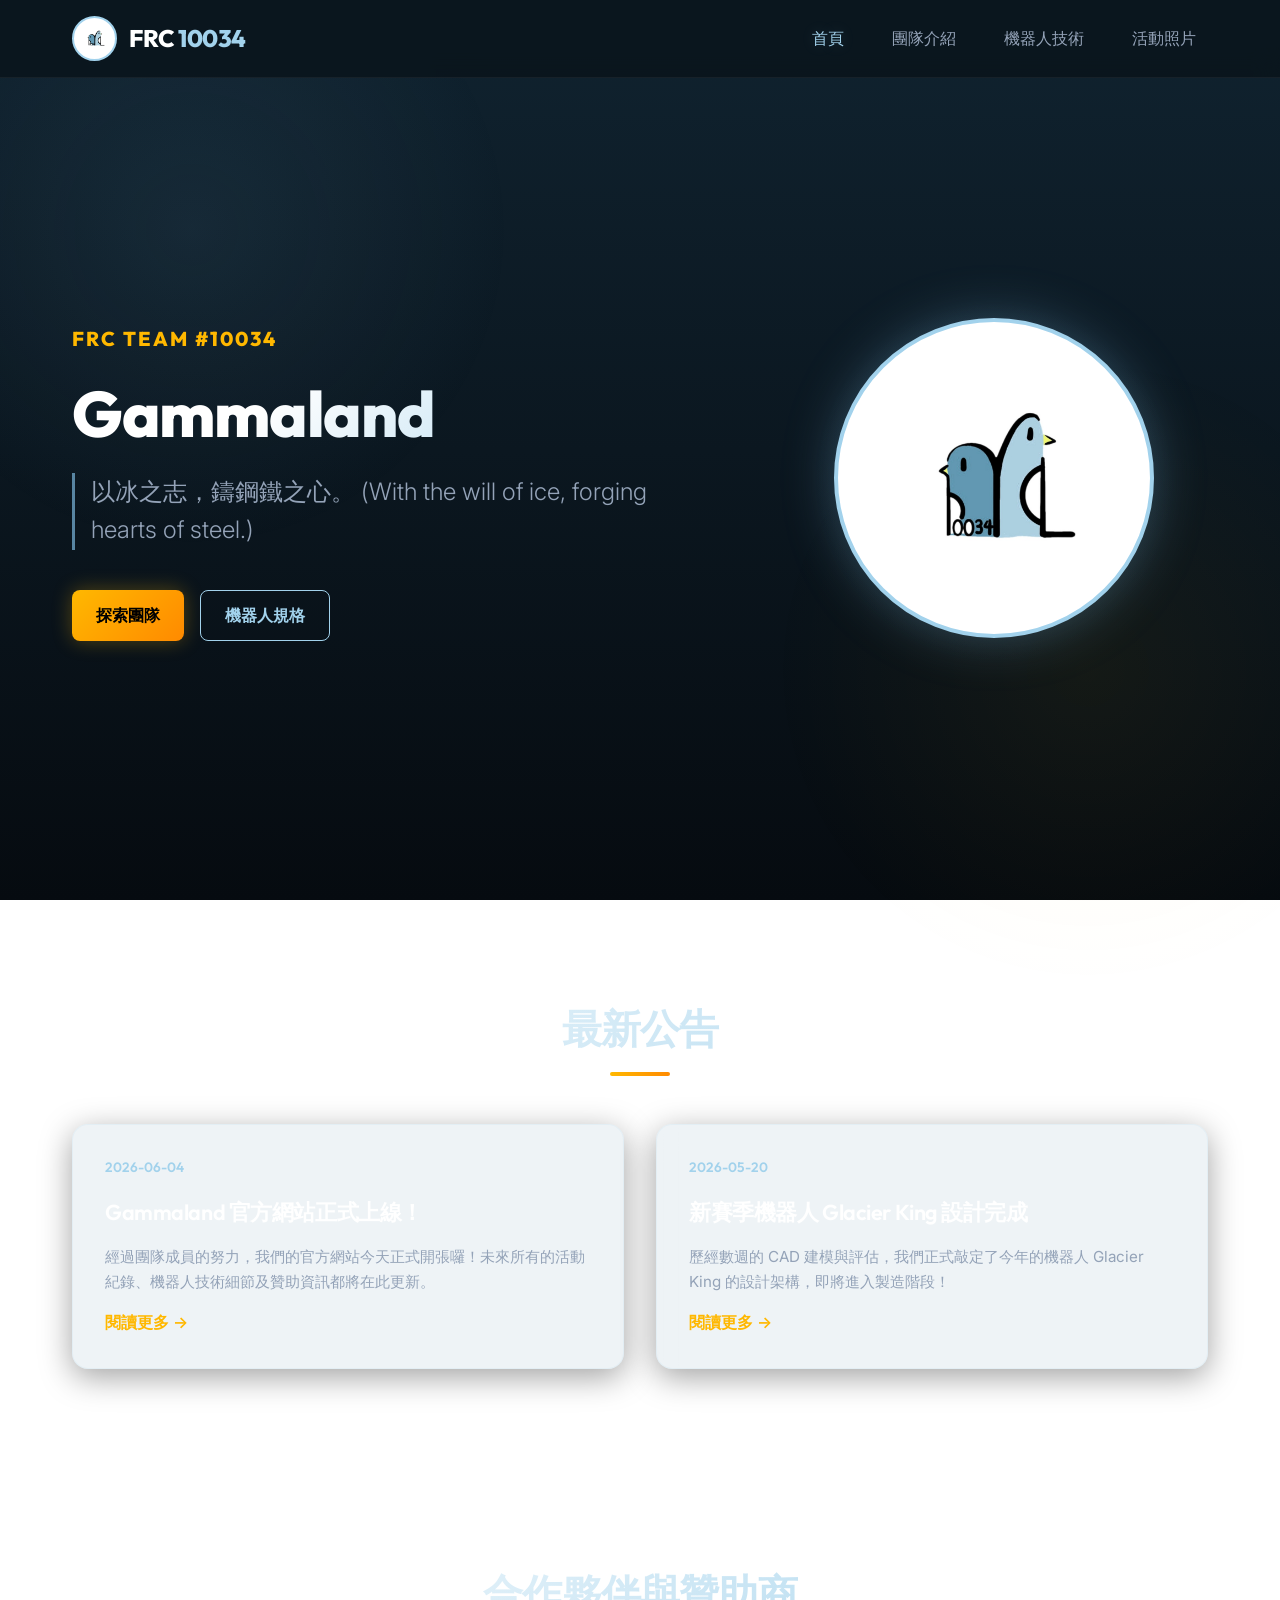
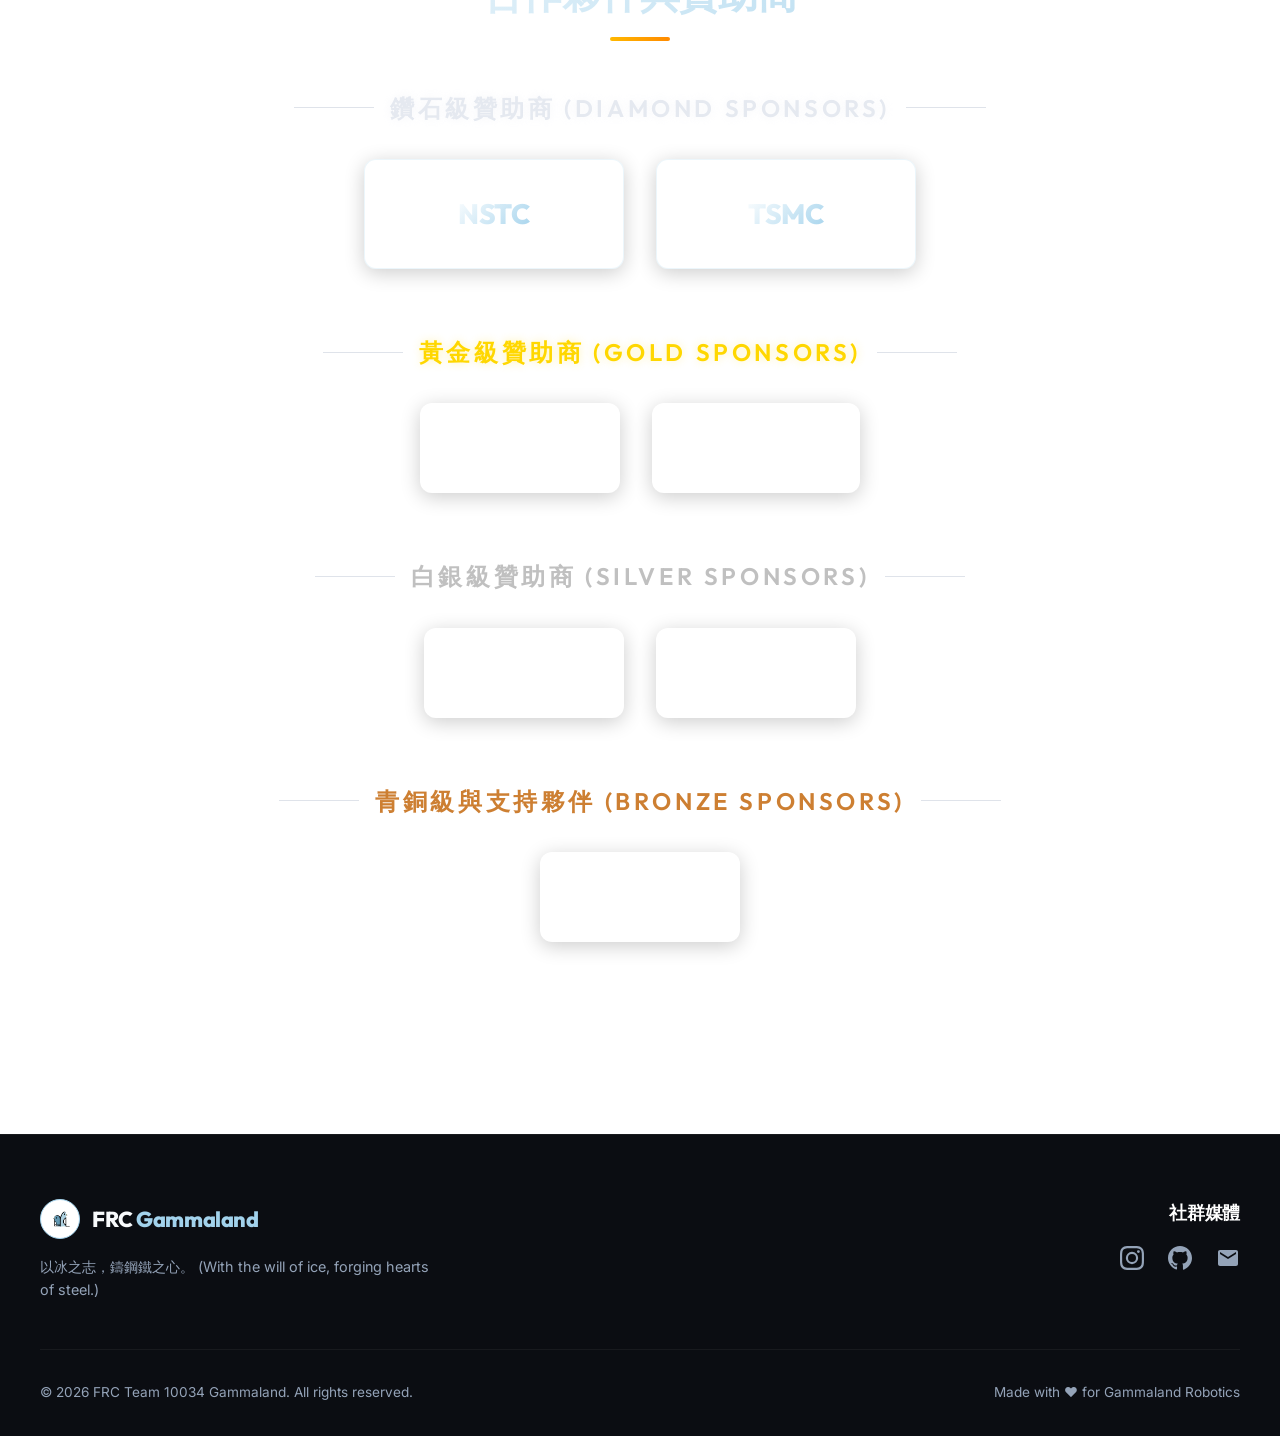
==== commit 3f7c84e7: "he" ====
--- a/index.html
+++ b/index.html
@@ -33,7 +33,6 @@
           <li><a href="#about" class="nav-item" id="nav-link-about">團隊介紹</a></li>
           <li><a href="#robot" class="nav-item" id="nav-link-robot">機器人技術</a></li>
           <li><a href="#gallery" class="nav-item" id="nav-link-gallery">活動照片</a></li>
-          <li><a href="#admin" class="nav-item" id="nav-link-admin">管理後台</a></li>
         </ul>
       </nav>
     </div>
@@ -205,157 +204,6 @@
     </section>
 
 
-    <!-- PAGE: ADMIN -->
-    <section id="page-admin" class="page-section" style="display: none;">
-      <div class="admin-container">
-        <div class="admin-header-flex">
-          <div>
-            <h2 class="section-title" style="text-align: left; margin-bottom: 0.5rem; display: inline-block;">後台管理系統</h2>
-            <p style="color: var(--text-muted);">在此處編輯網站內容，修改將即時套用在瀏覽器中。</p>
-          </div>
-          <div class="admin-actions">
-            <button class="btn btn-secondary" id="admin-export-btn">
-              ⬇️ 匯出資料檔案 (data.js)
-            </button>
-            <button class="btn btn-danger btn-small" id="admin-reset-btn" style="margin-left: 0.5rem;">
-              ⚠️ 重設為預設資料
-            </button>
-          </div>
-        </div>
-
-        <!-- Management Navigation Tabs -->
-        <div class="admin-tabs" id="admin-tabs">
-          <button class="admin-tab-btn active" data-tab="info">基本資訊</button>
-          <button class="admin-tab-btn" data-tab="sponsors">贊助商管理</button>
-          <button class="admin-tab-btn" data-tab="news">消息公告</button>
-          <button class="admin-tab-btn" data-tab="team">團員管理</button>
-          <button class="admin-tab-btn" data-tab="robot">機器人規格</button>
-          <button class="admin-tab-btn" data-tab="gallery">照片牆管理</button>
-        </div>
-
-        <!-- TAB CONTENT: Basic Info -->
-        <div class="admin-tab-panel glass-card" id="panel-info">
-          <h3>編輯團隊基本資訊</h3>
-          <hr style="border: none; border-top: 1px solid rgba(255,255,255,0.08); margin: 1.5rem 0;">
-          <form id="form-team-info">
-            <div class="form-group">
-              <label for="info-name">隊伍名稱</label>
-              <input type="text" id="info-name" class="form-control" required>
-            </div>
-            <div class="form-group">
-              <label for="info-number">隊伍編號</label>
-              <input type="text" id="info-number" class="form-control" required>
-            </div>
-            <div class="form-group">
-              <label for="info-motto">隊伍精神隊呼 (Motto)</label>
-              <input type="text" id="info-motto" class="form-control" required>
-            </div>
-            <div class="form-group">
-              <label for="info-founded">成立年份</label>
-              <input type="text" id="info-founded" class="form-control" required>
-            </div>
-            <div class="form-group">
-              <label for="info-about">團隊詳細介紹</label>
-              <textarea id="info-about" class="form-control" required></textarea>
-            </div>
-            <div class="form-group">
-              <label for="info-instagram">Instagram 連結</label>
-              <input type="url" id="info-instagram" class="form-control">
-            </div>
-            <div class="form-group">
-              <label for="info-github">GitHub 組織連結</label>
-              <input type="url" id="info-github" class="form-control">
-            </div>
-            <div class="form-group">
-              <label for="info-email">聯絡信箱 (Email)</label>
-              <input type="email" id="info-email" class="form-control">
-            </div>
-            <button type="submit" class="btn btn-primary" style="margin-top: 1rem;">儲存基本資訊</button>
-          </form>
-        </div>
-
-        <!-- TAB CONTENT: Sponsors -->
-        <div class="admin-tab-panel" id="panel-sponsors" style="display: none;">
-          <div class="admin-header-flex" style="margin-bottom: 2rem;">
-            <h3>贊助商名單</h3>
-            <button class="btn btn-primary btn-small" id="admin-add-sponsor-btn">+ 新增贊助商</button>
-          </div>
-          <div class="admin-list glass-card" id="admin-sponsors-list">
-            <!-- Dynamic sponsor items -->
-          </div>
-        </div>
-
-        <!-- TAB CONTENT: News -->
-        <div class="admin-tab-panel" id="panel-news" style="display: none;">
-          <div class="admin-header-flex" style="margin-bottom: 2rem;">
-            <h3>最新公告</h3>
-            <button class="btn btn-primary btn-small" id="admin-add-news-btn">+ 發布新公告</button>
-          </div>
-          <div class="admin-list glass-card" id="admin-news-list">
-            <!-- Dynamic news items -->
-          </div>
-        </div>
-
-        <!-- TAB CONTENT: Team Members -->
-        <div class="admin-tab-panel" id="panel-team" style="display: none;">
-          <div class="admin-header-flex" style="margin-bottom: 2rem;">
-            <h3>成員與導師名冊</h3>
-            <button class="btn btn-primary btn-small" id="admin-add-member-btn">+ 新增成員/導師</button>
-          </div>
-          <div class="admin-list glass-card" id="admin-members-list">
-            <!-- Dynamic member items -->
-          </div>
-        </div>
-
-        <!-- TAB CONTENT: Robot Specs -->
-        <div class="admin-tab-panel glass-card" id="panel-robot" style="display: none;">
-          <h3>編輯機器人規格諸元</h3>
-          <hr style="border: none; border-top: 1px solid rgba(255,255,255,0.08); margin: 1.5rem 0;">
-          <form id="form-robot-specs">
-            <div class="form-group">
-              <label for="robot-name-input">機器人名稱</label>
-              <input type="text" id="robot-name-input" class="form-control" required>
-            </div>
-            <div class="form-group">
-              <label for="robot-year-input">賽季年份</label>
-              <input type="text" id="robot-year-input" class="form-control" required>
-            </div>
-            <div class="form-group">
-              <label for="robot-cad-input">CAD 模型分享連結</label>
-              <input type="url" id="robot-cad-input" class="form-control">
-            </div>
-            <div class="form-group">
-              <label for="robot-code-input">GitHub 程式庫連結</label>
-              <input type="url" id="robot-code-input" class="form-control">
-            </div>
-            <div class="form-group">
-              <label for="robot-desc-input">機器人整體設計介紹</label>
-              <textarea id="robot-desc-input" class="form-control" required></textarea>
-            </div>
-            
-            <h4 style="margin: 2rem 0 1rem; color: var(--penguin-sky);">詳細技術諸元 (六個規格行)</h4>
-            <div id="robot-specs-fields-container">
-              <!-- Six specs fields generated dynamically -->
-            </div>
-            
-            <button type="submit" class="btn btn-primary" style="margin-top: 1.5rem;">儲存機器人規格</button>
-          </form>
-        </div>
-
-        <!-- TAB CONTENT: Gallery Photos -->
-        <div class="admin-tab-panel" id="panel-gallery" style="display: none;">
-          <div class="admin-header-flex" style="margin-bottom: 2rem;">
-            <h3>相簿照片管理</h3>
-            <button class="btn btn-primary btn-small" id="admin-add-photo-btn">+ 新增活動照片</button>
-          </div>
-          <div class="admin-list glass-card" id="admin-gallery-list">
-            <!-- Dynamic photo items -->
-          </div>
-        </div>
-
-      </div>
-    </section>
-
   </main>
 
   <!-- Photo Lightbox Modal -->
@@ -378,29 +226,8 @@
     </div>
   </div>
 
-  <!-- CRUD Editing Overlay Modal -->
-  <div class="modal" id="admin-editor-modal">
-    <div class="glass-card modal-content">
-      <div class="modal-header">
-        <h3 id="modal-title">新增/編輯項目</h3>
-        <button class="lightbox-close" id="modal-close-btn" style="position: static; font-size: 1.5rem;">&times;</button>
-      </div>
-      <form id="admin-editor-form">
-        <!-- Dynamically injected input elements depending on item type -->
-        <div id="modal-form-fields"></div>
-        <div class="form-actions">
-          <button type="button" class="btn btn-secondary btn-small" id="modal-cancel-btn">取消</button>
-          <button type="submit" class="btn btn-primary btn-small" id="modal-save-btn">儲存變更</button>
-        </div>
-      </form>
-    </div>
-  </div>
-
   <!-- Success Notification Toast -->
-  <div class="toast" id="toast-notify">
-    <span class="toast-success-icon">✓</span>
-    <span id="toast-message">操作成功！</span>
-  </div>
+  <!-- Modals and toasts removed from public page, hosted in admin.html -->
 
   <!-- Footer -->
   <footer class="footer">
@@ -438,6 +265,5 @@
   <!-- Scripts -->
   <script src="data.js"></script>
   <script src="app.js"></script>
-  <script src="admin.js"></script>
 </body>
 </html>
--- a/style.css
+++ b/style.css
@@ -2,10 +2,10 @@
 @import url('https://fonts.googleapis.com/css2?family=Outfit:wght@300;400;600;800&family=Inter:wght@300;400;500;700&display=swap');
 
 :root {
-  --bg-core: #07090e;
-  --bg-card: rgba(15, 23, 42, 0.45);
-  --bg-card-hover: rgba(15, 23, 42, 0.7);
-  --bg-navbar: rgba(7, 9, 14, 0.75);
+  --bg-core: #0a141c;
+  --bg-card: rgba(88, 133, 162, 0.1);
+  --bg-card-hover: rgba(88, 133, 162, 0.18);
+  --bg-navbar: rgba(10, 20, 28, 0.85);
   --text-main: #f8fafc;
   --text-muted: #94a3b8;
   
@@ -15,8 +15,8 @@
   --beak-yellow: #ffb800;
   --beak-orange: #ff8a00;
   
-  --border-glow: rgba(162, 210, 236, 0.12);
-  --border-glow-hover: rgba(162, 210, 236, 0.35);
+  --border-glow: rgba(162, 210, 236, 0.15);
+  --border-glow-hover: rgba(162, 210, 236, 0.4);
   --accent-glow: rgba(255, 184, 0, 0.25);
   
   --font-title: 'Outfit', sans-serif;
@@ -36,7 +36,8 @@
 }
 
 body {
-  background-color: var(--bg-core);
+  background: linear-gradient(180deg, #102330 0%, #060b10 100%);
+  background-attachment: fixed;
   color: var(--text-main);
   font-family: var(--font-body);
   overflow-x: hidden;
@@ -189,9 +190,12 @@
 
 .nav-logo-img {
   height: 45px;
-  width: auto;
-  border-radius: 6px;
-  border: 1px solid rgba(255, 255, 255, 0.1);
+  width: 45px;
+  border-radius: 50%;
+  object-fit: contain;
+  background: #ffffff;
+  padding: 3px;
+  border: 2px solid var(--penguin-sky);
   transition: var(--transition-smooth);
 }
 
@@ -323,10 +327,14 @@
 }
 
 .hero-logo-img {
-  width: 100%;
-  max-width: 320px;
-  height: auto;
-  filter: drop-shadow(0 0 25px rgba(88, 133, 162, 0.3));
+  width: 320px;
+  height: 320px;
+  border-radius: 50%;
+  object-fit: contain;
+  background: #ffffff;
+  padding: 15px;
+  border: 4px solid var(--penguin-sky);
+  filter: drop-shadow(0 0 25px rgba(88, 133, 162, 0.45));
   animation: float 6s ease-in-out infinite;
 }
 
@@ -1156,8 +1164,12 @@
 
 .footer-logo-img {
   height: 40px;
-  width: auto;
-  border-radius: 4px;
+  width: 40px;
+  border-radius: 50%;
+  object-fit: contain;
+  background: #ffffff;
+  padding: 2px;
+  border: 1.5px solid var(--penguin-sky);
 }
 
 .footer-brand {
